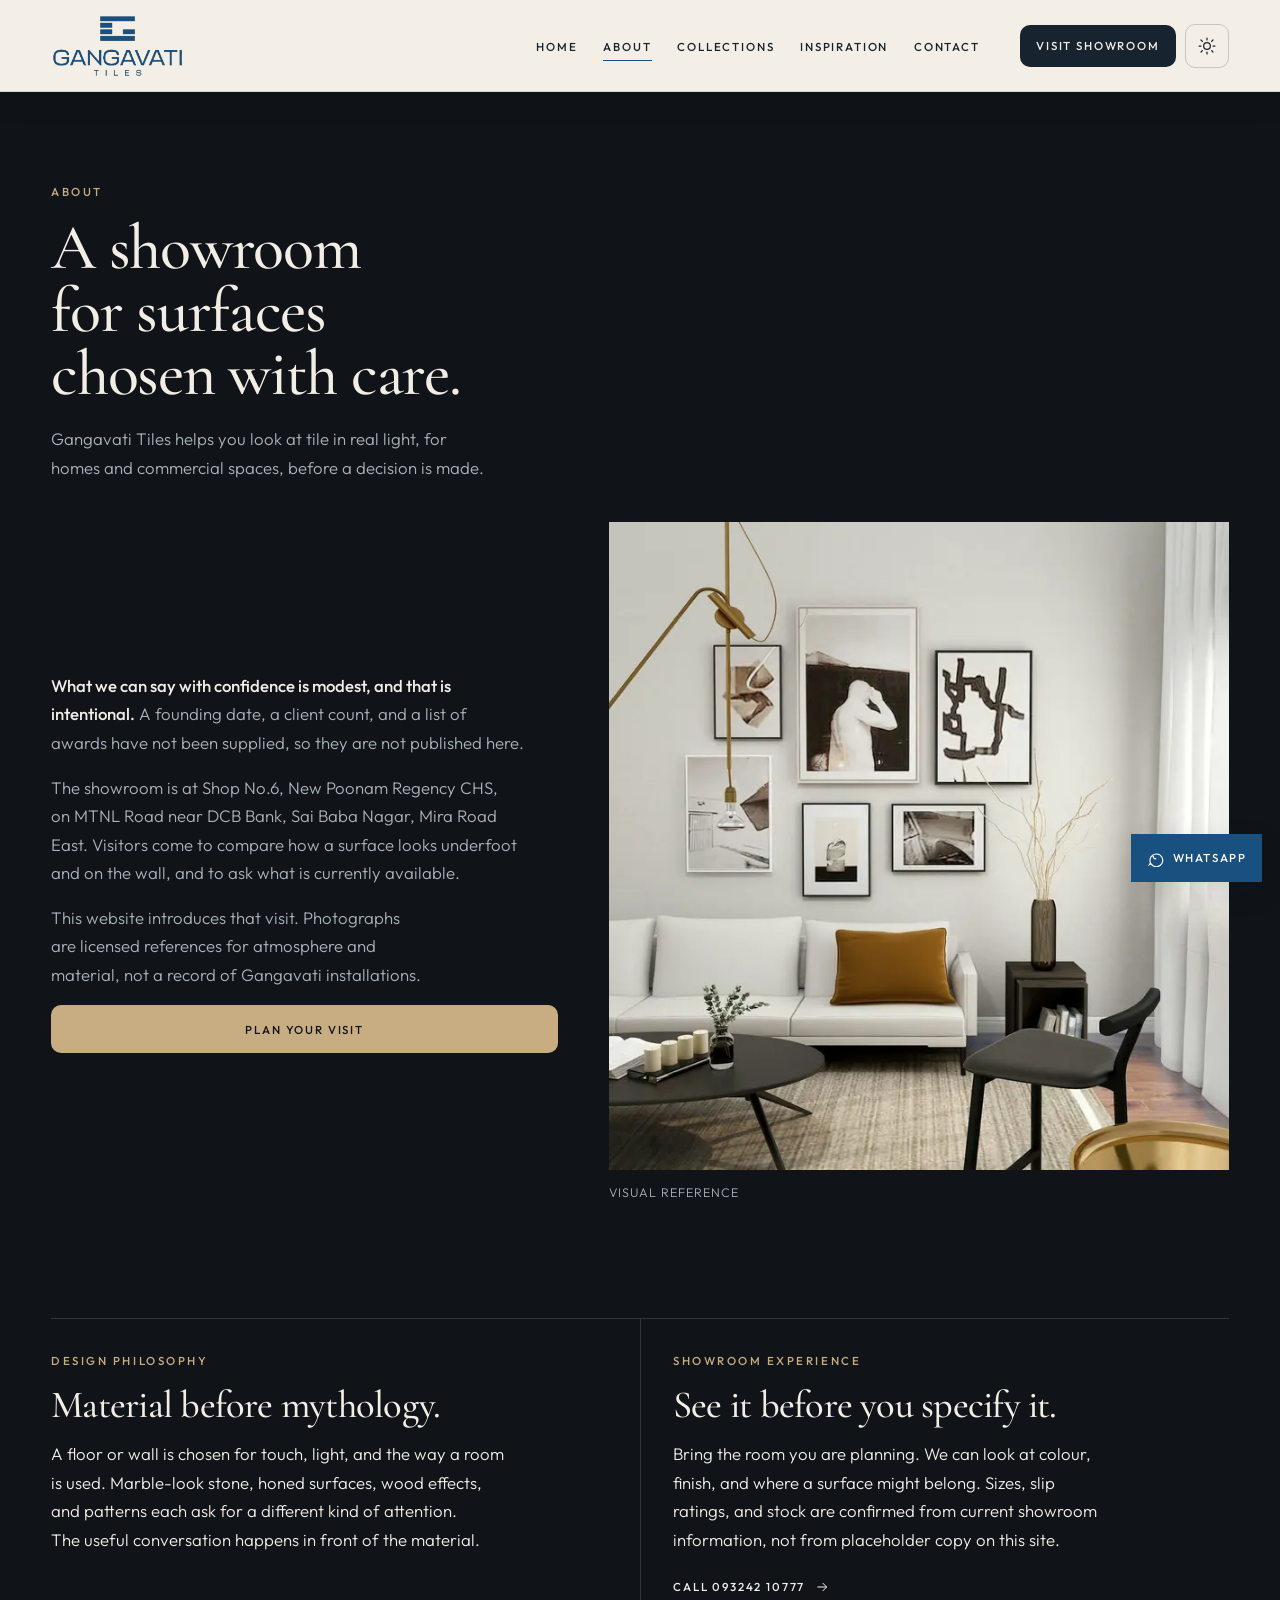
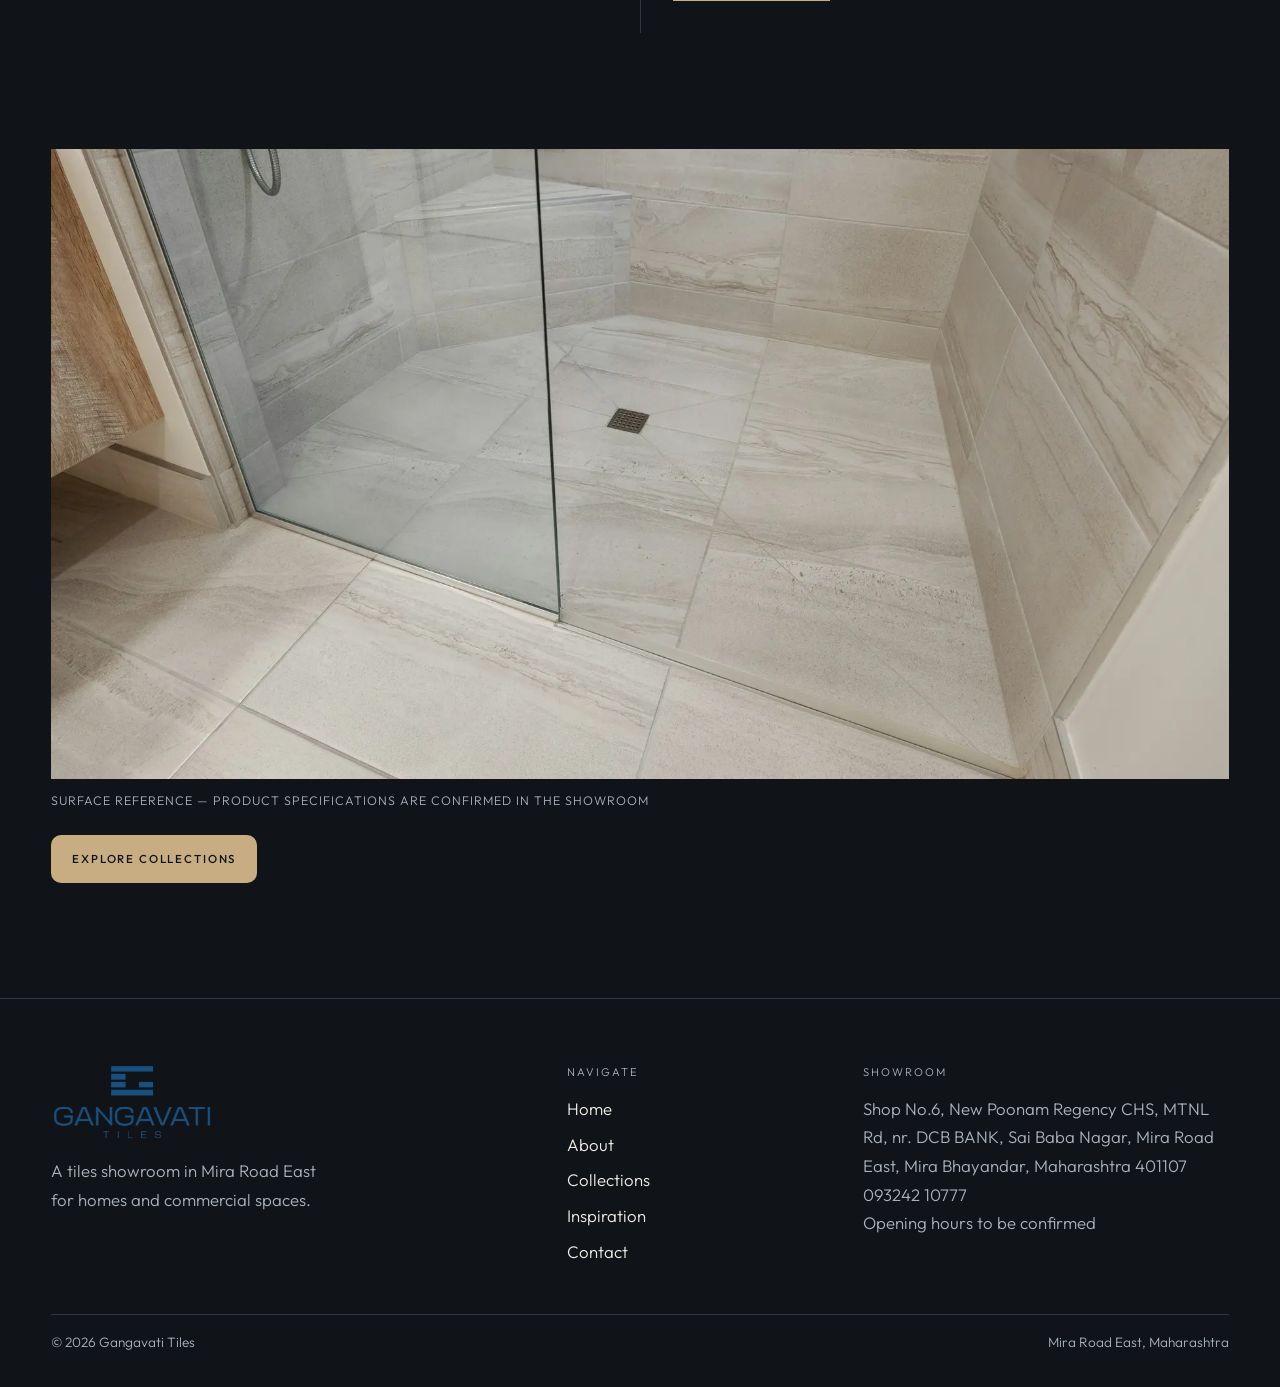
==== about.html @ ebf402cb "Add the Gangavati Tiles showroom site with clean page URLs. Co-authored-by: Cursor <cursoragent@curs" ====
<!DOCTYPE html>
<html lang="en">
<head>
  <meta charset="utf-8">
  <meta name="viewport" content="width=device-width, initial-scale=1">
  <meta name="theme-color" content="#101419">
  <script src="/assets/js/theme-init.js"></script>
  <title>About | Gangavati Tiles</title>
  <meta name="description" content="Gangavati Tiles is a showroom in Mira Road East for comparing tile surfaces in person. Visit to see materials before you decide.">
  <link rel="canonical" href="https://www.gangavatitiles.com/about">
  <meta property="og:title" content="About Gangavati Tiles">
  <meta property="og:description" content="A Mira Road East showroom for choosing tile surfaces with care.">
  <meta property="og:type" content="website">
  <meta property="og:url" content="https://www.gangavatitiles.com/about">
  <meta property="og:image" content="https://www.gangavatitiles.com/assets/images/og-cover.jpg">
  <link rel="icon" href="/favicon.png" type="image/png">
  <link rel="apple-touch-icon" href="/assets/images/apple-touch-icon.png">
  <link rel="preconnect" href="https://fonts.googleapis.com">
  <link rel="preconnect" href="https://fonts.gstatic.com" crossorigin>
  <link href="https://fonts.googleapis.com/css2?family=Cormorant+Garamond:ital,wght@0,500;0,600;1,500&family=Outfit:wght@300;400;500&display=swap" rel="stylesheet">
  <link rel="stylesheet" href="/assets/css/styles.css">
  <script src="/assets/js/config.js" defer></script>
  <script src="/assets/js/main.js" defer></script>
  <script src="/assets/js/animations.js" defer></script>
</head>
<body>
  <a class="skip-link" href="#main">Skip to content</a>
  <header class="site-header">
    <div class="header-inner">
      <a class="logo" href="/"><img src="/assets/images/logo.png" alt="Gangavati Tiles" width="927" height="446"></a>
      <nav class="primary-nav" aria-label="Primary">
        <ul>
          <li><a href="/">Home</a></li>
          <li><a href="/about" aria-current="page">About</a></li>
          <li><a href="/collections">Collections</a></li>
          <li><a href="/inspiration">Inspiration</a></li>
          <li><a href="/contact">Contact</a></li>
        </ul>
      </nav>
      <div class="header-tools">
        <a class="btn btn--header" href="/contact"><span class="wide-label">Visit Showroom</span><span class="short-label">Visit</span></a>
        <button type="button" class="theme-toggle" data-theme-toggle aria-label="Switch to light theme">
          <svg class="icon-sun" viewBox="0 0 24 24" aria-hidden="true"><circle cx="12" cy="12" r="4" fill="none" stroke="currentColor" stroke-width="1.5"/><path d="M12 2.5v2.2M12 19.3v2.2M2.5 12h2.2M19.3 12h2.2M4.8 4.8l1.6 1.6M17.6 17.6l1.6 1.6M19.2 4.8l-1.6 1.6M6.4 17.6l-1.6 1.6" fill="none" stroke="currentColor" stroke-width="1.5" stroke-linecap="round"/></svg>
          <svg class="icon-moon" viewBox="0 0 24 24" aria-hidden="true"><path d="M15.5 3.2a7.2 7.2 0 1 0 5.4 12.1A7.6 7.6 0 0 1 15.5 3.2z" fill="none" stroke="currentColor" stroke-width="1.5" stroke-linejoin="round"/></svg>
        </button>
        <button type="button" class="menu-toggle" data-menu-toggle aria-expanded="false" aria-controls="mobile-menu" aria-label="Open menu"><span class="menu-toggle__bars"></span></button>
      </div>
    </div>
  </header>
  <div id="mobile-menu" class="mobile-menu" data-mobile-menu>
    <nav aria-label="Mobile">
      <ul>
        <li><a href="/">Home</a></li>
        <li><a href="/about" aria-current="page">About</a></li>
        <li><a href="/collections">Collections</a></li>
        <li><a href="/inspiration">Inspiration</a></li>
        <li><a href="/contact">Contact</a></li>
      </ul>
    </nav>
    <a class="btn btn--primary" href="/contact">Visit Showroom</a>
  </div>
  <main id="main">
    <header class="page-hero">
      <div class="wrap">
        <p class="eyebrow">About</p>
        <h1>A showroom for surfaces chosen with care.</h1>
        <p class="lede">Gangavati Tiles helps you look at tile in real light, for homes and commercial spaces, before a decision is made.</p>
      </div>
    </header>
    <section class="section" style="padding-top: 1.5rem;">
      <div class="wrap split">
        <div class="prose reveal">
          <p><strong>What we can say with confidence is modest, and that is intentional.</strong> A founding date, a client count, and a list of awards have not been supplied, so they are not published here.</p>
          <p>The showroom is at Shop No.6, New Poonam Regency CHS, on MTNL Road near DCB Bank, Sai Baba Nagar, Mira Road East. Visitors come to compare how a surface looks underfoot and on the wall, and to ask what is currently available.</p>
          <p>This website introduces that visit. Photographs are licensed references for atmosphere and material, not a record of Gangavati installations.</p>
          <a class="btn btn--primary" href="/contact">Plan your visit</a>
        </div>
        <figure class="reveal" style="margin:0;">
          <img src="/assets/images/about-interior-1800.webp" srcset="/assets/images/about-interior-960.webp 960w, /assets/images/about-interior-1800.webp 1800w" sizes="(min-width: 800px) 52vw, 100vw" width="1800" height="1350" alt="Quiet living room used as a visual reference" loading="lazy">
          <figcaption class="caption">Visual reference</figcaption>
        </figure>
      </div>
    </section>
    <section class="section" style="padding-top:0;">
      <div class="wrap philosophy">
        <article class="reveal">
          <p class="eyebrow">Design philosophy</p>
          <h2>Material before mythology.</h2>
          <p>A floor or wall is chosen for touch, light, and the way a room is used. Marble-look stone, honed surfaces, wood effects, and patterns each ask for a different kind of attention. The useful conversation happens in front of the material.</p>
        </article>
        <article class="reveal">
          <p class="eyebrow">Showroom experience</p>
          <h2>See it before you specify it.</h2>
          <p>Bring the room you are planning. We can look at colour, finish, and where a surface might belong. Sizes, slip ratings, and stock are confirmed from current showroom information, not from placeholder copy on this site.</p>
          <a class="text-link" href="tel:+919324210777">Call 093242 10777
            <svg viewBox="0 0 24 24" aria-hidden="true"><path d="M5 12h14M13 6l6 6-6 6" fill="none" stroke="currentColor" stroke-width="1.5"/></svg>
          </a>
        </article>
      </div>
    </section>
    <section class="section" style="padding-top:0;">
      <div class="wrap">
        <figure class="reveal" style="margin:0;">
          <img src="/assets/images/marble-floor-1800.webp" srcset="/assets/images/marble-floor-960.webp 960w, /assets/images/marble-floor-1800.webp 1800w" sizes="100vw" width="1800" height="1200" alt="Pale marble-look tiles inside a shower" loading="lazy" style="width:100%; max-height:70vh; object-fit:cover;">
          <figcaption class="caption">Surface reference — product specifications are confirmed in the showroom</figcaption>
        </figure>
        <a class="btn btn--primary" href="/collections" style="margin-top:1.5rem;">Explore collections</a>
      </div>
    </section>
  </main>
  <footer class="site-footer">
    <div class="wrap footer-grid">
      <div>
        <img class="footer-logo" src="/assets/images/logo.png" alt="Gangavati Tiles" width="927" height="446">
        <p>A tiles showroom in Mira Road East for homes and commercial spaces.</p>
      </div>
      <div>
        <p class="footer-label">Navigate</p>
        <nav class="footer-nav" aria-label="Footer">
          <ul>
            <li><a href="/">Home</a></li>
            <li><a href="/about">About</a></li>
            <li><a href="/collections">Collections</a></li>
            <li><a href="/inspiration">Inspiration</a></li>
            <li><a href="/contact">Contact</a></li>
          </ul>
        </nav>
      </div>
      <div>
        <p class="footer-label">Showroom</p>
        <p>Shop No.6, New Poonam Regency CHS, MTNL Rd, nr. DCB BANK, Sai Baba Nagar, Mira Road East, Mira Bhayandar, Maharashtra 401107</p>
        <p><a href="tel:+919324210777">093242 10777</a></p>
        <p class="hours-pending">Opening hours to be confirmed</p>
        <ul class="social-list" data-social-list hidden></ul>
      </div>
    </div>
    <div class="wrap fine-print">
      <p>© 2026 Gangavati Tiles</p>
      <p>Mira Road East, Maharashtra</p>
    </div>
  </footer>
  <a class="whatsapp-float" href="https://wa.me/919324210777?text=Hello%20Gangavati%20Tiles%2C%20I%20would%20like%20to%20enquire%20about%20tiles." target="_blank" rel="noopener">
    <svg viewBox="0 0 24 24" aria-hidden="true"><path d="M6 18.5 4.5 21l2.2-1.2A8.5 8.5 0 1 0 6 18.5z" fill="none" stroke="currentColor" stroke-width="1.5"/><path d="M9 10.5c.2 1.6 1.8 3.2 3.4 3.5.4 0 .8-.2 1-.5l.6-1.1-1.6-.7-.4.5c-.7-.3-1.4-1-1.7-1.7l.5-.4-.7-1.6-1.1.6c-.3.2-.5.6-.4 1z" fill="currentColor"/></svg>
    <span>WhatsApp</span>
  </a>
</body>
</html>
---- assets/css/styles.css ----
/* Gangavati Tiles — architectural showroom styles */

:root {
  color-scheme: dark;
  --bg: #101419;
  --surface: #1b222a;
  --text: #f2eee6;
  --text-secondary: #a9b2bc;
  --brand: #185180;
  --accent: #c8ad82;
  --accent-text: #101419;
  --border: #30363d;
  --focus: #c8ad82;
  --nav-bg: #f4efe6;
  --nav-text: #17232f;
  --hero-text: #f6f3ed;
  --danger: #e3b2a6;
  --header-h: 5.75rem;
  --gutter: clamp(1.25rem, 4vw, 4.5rem);
  --serif: "Cormorant Garamond", "Palatino Linotype", Palatino, "Times New Roman", serif;
  --sans: "Outfit", "Avenir Next", "Segoe UI", sans-serif;
  --ease: cubic-bezier(0.22, 1, 0.36, 1);
  --shadow: 0 10px 30px rgba(16, 20, 25, 0.12);
}

[data-theme="light"] {
  color-scheme: light;
  --bg: #f6f3ed;
  --surface: #ffffff;
  --text: #17232f;
  --text-secondary: #65707a;
  --brand: #185180;
  --accent: #80613b;
  --accent-text: #ffffff;
  --border: #e2dbd0;
  --focus: #80613b;
  --danger: #8c3d32;
}

*,
*::before,
*::after {
  box-sizing: border-box;
}

[hidden] {
  display: none !important;
}

html {
  scroll-behavior: smooth;
  scroll-padding-top: calc(var(--header-h) + 1rem);
}

body {
  margin: 0;
  background: var(--bg);
  color: var(--text);
  font-family: var(--sans);
  font-weight: 300;
  font-size: 1.05rem;
  line-height: 1.7;
  text-rendering: optimizeLegibility;
  overflow-x: clip;
}

body,
.site-footer,
.surface,
.mobile-menu,
.filter-panel,
.lightbox,
.form-panel,
.catalogue-card,
.reason,
.visit-copy,
input,
textarea,
select,
.shot,
.page-hero,
.demo-note,
.form-note,
.form-status,
.missing-panel {
  transition: background-color 300ms ease, color 300ms ease, border-color 300ms ease;
}

img {
  max-width: 100%;
  height: auto;
  display: block;
}

button,
input,
textarea,
select {
  font-family: inherit;
  color: inherit;
}

button {
  cursor: pointer;
}

a {
  color: inherit;
}

h1, h2, h3, h4, p {
  text-wrap: balance;
}

h1, h2, h3, .serif {
  font-family: var(--serif);
  font-weight: 500;
  letter-spacing: -0.02em;
  line-height: 0.98;
}

p {
  margin: 0;
}

:focus-visible {
  outline: 2px solid var(--focus);
  outline-offset: 3px;
}

.site-header :focus-visible {
  outline-color: #185180;
}

::selection {
  background: var(--accent);
  color: var(--accent-text);
}

.skip-link {
  position: absolute;
  left: 1rem;
  top: -4rem;
  z-index: 80;
  background: var(--accent);
  color: var(--accent-text);
  padding: 0.75rem 1rem;
  text-decoration: none;
}

.skip-link:focus {
  top: 1rem;
}

.visually-hidden {
  position: absolute;
  width: 1px;
  height: 1px;
  padding: 0;
  margin: -1px;
  overflow: hidden;
  clip: rect(0, 0, 0, 0);
  white-space: nowrap;
  border: 0;
}

.wrap {
  width: min(1440px, calc(100% - (var(--gutter) * 2)));
  margin-inline: auto;
}

.wrap-wide {
  width: min(1680px, calc(100% - (var(--gutter) * 2)));
  margin-inline: auto;
}

.eyebrow {
  margin: 0 0 1rem;
  font-size: 0.72rem;
  font-weight: 500;
  letter-spacing: 0.22em;
  text-transform: uppercase;
  color: var(--accent);
}

.lede {
  color: var(--text-secondary);
  font-size: 1.05rem;
  max-width: 38rem;
}

.section {
  padding: clamp(4.5rem, 9vw, 8rem) 0;
}

.section-head {
  display: grid;
  grid-template-columns: minmax(0, 1.4fr) minmax(0, 0.8fr);
  gap: 2rem;
  align-items: end;
  margin-bottom: clamp(2rem, 4vw, 3.5rem);
}

.section-head h2,
.page-hero h1,
.intro h2,
.statement h2,
.visit-copy h2,
.reasons h2 {
  margin: 0;
  font-size: clamp(2.6rem, 5vw, 4.6rem);
}

.section-head p:last-child {
  margin: 0;
  color: var(--text-secondary);
}

/* Header */

.site-header {
  position: sticky;
  top: 0;
  z-index: 40;
  height: var(--header-h);
  background: var(--nav-bg);
  color: var(--nav-text);
  border-bottom: 1px solid rgba(23, 35, 47, 0.12);
  box-shadow: 0 1px 0 rgba(23, 35, 47, 0.04), 0 12px 30px rgba(16, 20, 25, 0.06);
}

.header-inner {
  height: 100%;
  display: flex;
  align-items: center;
  gap: 1.25rem;
  width: min(1680px, calc(100% - (var(--gutter) * 2)));
  margin-inline: auto;
}

.logo {
  display: flex;
  align-items: center;
  flex: 0 0 auto;
  text-decoration: none;
}

.logo img {
  height: 64px;
  width: auto;
}

.primary-nav {
  margin-left: auto;
}

.primary-nav ul,
.mobile-menu ul,
.footer-nav ul {
  display: flex;
  gap: 1.6rem;
  list-style: none;
  margin: 0;
  padding: 0;
}

.primary-nav a {
  position: relative;
  text-decoration: none;
  font-size: 0.72rem;
  font-weight: 500;
  letter-spacing: 0.16em;
  text-transform: uppercase;
  color: var(--nav-text);
  padding: 0.4rem 0;
}

.primary-nav a::after {
  content: "";
  position: absolute;
  left: 0;
  right: 0;
  bottom: 0;
  height: 1px;
  background: #185180;
  transform: scaleX(0);
  transform-origin: left;
  transition: transform 280ms var(--ease);
}

.primary-nav a:hover::after,
.primary-nav a[aria-current="page"]::after {
  transform: scaleX(1);
}

.header-tools {
  display: flex;
  align-items: center;
  gap: 0.55rem;
  margin-left: 1.25rem;
}

.theme-toggle,
.menu-toggle,
.hero__btn,
.icon-btn {
  width: 44px;
  height: 44px;
  display: grid;
  place-items: center;
  padding: 0;
  border: 1px solid rgba(23, 35, 47, 0.2);
  border-radius: 10px;
  background: transparent;
  color: var(--nav-text);
}

.theme-toggle svg,
.icon-btn svg {
  width: 20px;
  height: 20px;
}

[data-theme="dark"] .icon-moon,
[data-theme="light"] .icon-sun {
  display: none;
}

.menu-toggle {
  display: none;
  position: relative;
}

.menu-toggle__bars,
.menu-toggle__bars::before,
.menu-toggle__bars::after {
  display: block;
  width: 16px;
  height: 1px;
  background: currentColor;
  position: relative;
  transition: transform 250ms ease, opacity 250ms ease;
}

.menu-toggle__bars::before,
.menu-toggle__bars::after {
  content: "";
  position: absolute;
  left: 0;
}

.menu-toggle__bars::before { top: -5px; }
.menu-toggle__bars::after { top: 5px; }

.menu-toggle[aria-expanded="true"] .menu-toggle__bars {
  background: transparent;
}

.menu-toggle[aria-expanded="true"] .menu-toggle__bars::before {
  top: 0;
  transform: rotate(45deg);
}

.menu-toggle[aria-expanded="true"] .menu-toggle__bars::after {
  top: 0;
  transform: rotate(-45deg);
}

.mobile-menu {
  display: none;
}

.js .mobile-menu {
  display: flex;
  flex-direction: column;
  justify-content: space-between;
  position: fixed;
  z-index: 35;
  inset: var(--header-h) 0 0 0;
  background: var(--bg);
  color: var(--text);
  padding: 2.5rem var(--gutter) 2rem;
  visibility: hidden;
  opacity: 0;
  transform: translateY(-10px);
  pointer-events: none;
  transition: opacity 300ms ease, transform 300ms var(--ease), visibility 300ms ease;
}

.js .mobile-menu.is-open {
  visibility: visible;
  opacity: 1;
  transform: none;
  pointer-events: auto;
}

.mobile-menu ul {
  flex-direction: column;
  gap: 0.35rem;
}

.mobile-menu a {
  text-decoration: none;
  font-family: var(--serif);
  font-size: clamp(2.4rem, 8vw, 3.5rem);
  line-height: 1.05;
}

.mobile-menu .btn {
  align-self: flex-start;
  margin-top: 1.5rem;
}

/* Buttons and links */

.btn {
  display: inline-flex;
  align-items: center;
  justify-content: center;
  gap: 0.55rem;
  min-height: 48px;
  padding: 0.8rem 1.25rem;
  border: 1px solid transparent;
  text-decoration: none;
  font-size: 0.72rem;
  font-weight: 500;
  letter-spacing: 0.16em;
  text-transform: uppercase;
  line-height: 1;
  border-radius: 10px;
  transition: background-color 250ms ease, color 250ms ease, border-color 250ms ease, transform 250ms ease;
}

.btn--primary {
  background: var(--accent);
  color: var(--accent-text);
}

.btn--primary:hover {
  transform: translateY(-1px);
}

.btn--header {
  background: #17232f;
  color: #f4efe6;
  min-height: 42px;
  padding-inline: 0.95rem;
}

.btn--header:hover {
  background: #185180;
  color: #f6f3ed;
}

.btn--ghost {
  background: transparent;
  color: var(--hero-text);
  border-color: rgba(246, 243, 237, 0.55);
}

.btn--ghost:hover {
  background: rgba(246, 243, 237, 0.1);
}

.btn--line {
  background: transparent;
  color: var(--text);
  border-color: var(--border);
}

.btn--line:hover {
  border-color: var(--accent);
  color: var(--accent);
}

.btn[disabled],
.btn.is-disabled {
  opacity: 0.55;
  pointer-events: none;
}

.short-label { display: none; }

.text-link {
  display: inline-flex;
  align-items: center;
  gap: 0.55rem;
  margin-top: 1.4rem;
  padding-bottom: 0.25rem;
  border-bottom: 1px solid var(--accent);
  color: var(--text);
  text-decoration: none;
  font-size: 0.72rem;
  font-weight: 500;
  letter-spacing: 0.16em;
  text-transform: uppercase;
}

.text-link svg {
  width: 16px;
  height: 16px;
  transition: transform 250ms var(--ease);
}

@media (hover: hover) and (prefers-reduced-motion: no-preference) {
  .text-link:hover svg { transform: translateX(5px); }
}

.media-zoom {
  overflow: hidden;
  display: block;
  background: var(--surface);
}

.media-zoom img {
  width: 100%;
  height: 100%;
  object-fit: cover;
  transform: scale(1);
  transition: transform 700ms var(--ease);
}

@media (hover: hover) and (prefers-reduced-motion: no-preference) {
  .media-zoom:hover img { transform: scale(1.05); }
}

/* Hero */

.hero {
  position: relative;
  height: calc(100svh - var(--header-h));
  min-height: 36rem;
  background: #101419;
  color: var(--hero-text);
  overflow: hidden;
}

.hero__slide {
  position: absolute;
  inset: 0;
  opacity: 0;
  visibility: hidden;
  transition: opacity 800ms ease, visibility 800ms ease;
}

.hero__slide.is-active {
  opacity: 1;
  visibility: visible;
  z-index: 1;
}

.hero__slide img {
  width: 100%;
  height: 100%;
  object-fit: cover;
  object-position: center;
}

.hero__slide::after {
  content: "";
  position: absolute;
  inset: 0;
  background:
    linear-gradient(90deg, rgba(16, 20, 25, 0.62) 0%, rgba(16, 20, 25, 0.18) 52%, rgba(16, 20, 25, 0.08) 100%),
    linear-gradient(180deg, rgba(16, 20, 25, 0.05) 30%, rgba(16, 20, 25, 0.42) 100%);
  pointer-events: none;
}

.hero__content {
  position: absolute;
  z-index: 2;
  left: var(--gutter);
  right: var(--gutter);
  bottom: 18%;
  max-width: 40rem;
}

.hero__content .eyebrow {
  color: #c8ad82;
}

.hero h1,
.hero h2 {
  margin: 0 0 1.1rem;
  color: var(--hero-text);
  font-size: clamp(3rem, 6.6vw, 6.6rem);
  line-height: 0.9;
}

.hero__content p {
  max-width: 34rem;
  color: rgba(246, 243, 237, 0.88);
  font-size: 1.05rem;
}

.hero__actions {
  display: flex;
  flex-wrap: wrap;
  gap: 0.75rem;
  margin-top: 1.75rem;
}

.hero__controls {
  position: absolute;
  z-index: 3;
  right: var(--gutter);
  bottom: 1.4rem;
  display: flex;
  align-items: center;
  gap: 0.35rem;
}

.hero__btn {
  border-color: rgba(246, 243, 237, 0.45);
  background: rgba(16, 20, 25, 0.28);
  color: #f6f3ed;
}

.hero__btn svg {
  width: 18px;
  height: 18px;
}

.hero.is-paused .icon-pause,
.hero:not(.is-paused) .icon-play {
  display: none;
}

.hero__dots {
  display: flex;
  align-items: center;
}

.hero__dot {
  width: 44px;
  height: 44px;
  border: 0;
  padding: 0;
  background: transparent;
  position: relative;
}

.hero__dot::before {
  content: "";
  position: absolute;
  left: 10px;
  right: 10px;
  top: 50%;
  height: 1px;
  background: rgba(246, 243, 237, 0.5);
}

.hero__dot[aria-selected="true"]::before {
  height: 2px;
  background: #c8ad82;
}

@media (prefers-reduced-motion: no-preference) {
  .hero__slide.is-active img {
    animation: hero-zoom 16s var(--ease) forwards;
  }
}

@keyframes hero-zoom {
  from { transform: scale(1); }
  to { transform: scale(1.06); }
}

/* Intro */

.intro__grid {
  display: grid;
  grid-template-columns: 1.15fr 0.85fr;
  gap: clamp(1.5rem, 4vw, 5rem);
  align-items: end;
}

.intro__figure {
  margin: 0;
}

.intro__figure img {
  width: 100%;
  height: min(78vh, 820px);
  object-fit: cover;
}

.intro figcaption,
.caption {
  margin-top: 0.7rem;
  color: var(--text-secondary);
  font-size: 0.78rem;
  letter-spacing: 0.08em;
  text-transform: uppercase;
}

.intro__copy h2 {
  margin-bottom: 1.25rem;
}

.intro__copy p + p {
  margin-top: 1rem;
}

/* Spaces */

.spaces__layout {
  display: grid;
  grid-template-columns: 1.35fr 1fr;
  grid-template-rows: minmax(240px, 32vh) minmax(240px, 32vh) minmax(220px, 28vh);
  gap: 0.7rem;
}

.space {
  position: relative;
  display: block;
  overflow: hidden;
  color: #f6f3ed;
  text-decoration: none;
  min-height: 220px;
  background: #1b222a;
}

.space--living { grid-row: 1 / span 2; }
.space--outdoor { grid-column: 1; }
.space--commercial { grid-column: 2; }

.space img {
  position: absolute;
  inset: 0;
  width: 100%;
  height: 100%;
  object-fit: cover;
  object-position: center 62%;
  transition: transform 800ms var(--ease);
}

.space::after {
  content: "";
  position: absolute;
  inset: 0;
  background: linear-gradient(180deg, rgba(16, 20, 25, 0) 40%, rgba(16, 20, 25, 0.72) 100%);
}

.space__label {
  position: absolute;
  z-index: 1;
  left: 1.1rem;
  right: 1.1rem;
  bottom: 1rem;
  display: flex;
  justify-content: space-between;
  align-items: baseline;
  gap: 1rem;
  font-family: var(--serif);
  font-size: clamp(1.8rem, 2.4vw, 2.6rem);
  line-height: 1;
}

.space__label small {
  font-family: var(--sans);
  font-size: 0.68rem;
  letter-spacing: 0.16em;
  text-transform: uppercase;
}

@media (hover: hover) and (prefers-reduced-motion: no-preference) {
  .space:hover img { transform: scale(1.05); }
}

/* Featured */

.feature {
  display: grid;
  grid-template-columns: 1.25fr 0.75fr;
  gap: clamp(1.5rem, 4vw, 4.5rem);
  align-items: center;
  padding: 2.5rem 0;
  border-top: 1px solid var(--border);
}

.feature.is-flip .feature__media { order: 2; }

.feature__media {
  position: relative;
  display: block;
  min-height: 420px;
  overflow: hidden;
  text-decoration: none;
}

.feature__media img {
  width: 100%;
  height: 520px;
  object-fit: cover;
  transition: transform 800ms var(--ease);
}

.feature__texture {
  position: absolute;
  width: min(34%, 220px);
  height: 180px;
  right: 1rem;
  bottom: 1rem;
  object-fit: cover;
  border: 1px solid rgba(246, 243, 237, 0.7);
  box-shadow: var(--shadow);
}

.feature__copy h3 {
  margin: 0 0 1rem;
  font-size: clamp(2.2rem, 4vw, 3.6rem);
}

.feature__copy p {
  color: var(--text-secondary);
}

.feature__index {
  display: block;
  margin-bottom: 0.8rem;
  color: var(--accent);
  font-size: 0.75rem;
  letter-spacing: 0.18em;
}

@media (hover: hover) and (prefers-reduced-motion: no-preference) {
  .feature__media:hover img:first-child { transform: scale(1.04); }
}

/* Statement */

.statement {
  position: relative;
  min-height: 78vh;
  display: grid;
  place-items: center;
  overflow: hidden;
  color: #f6f3ed;
  text-align: center;
}

.statement__media {
  position: absolute;
  inset: 0;
}

.statement__media img,
.parallax__img {
  width: 100%;
  height: 118%;
  object-fit: cover;
  transform: translate3d(0, -6%, 0);
}

.statement__media::after {
  content: "";
  position: absolute;
  inset: 0;
  background: rgba(16, 20, 25, 0.42);
}

.statement__copy {
  position: relative;
  z-index: 1;
  width: min(920px, calc(100% - (var(--gutter) * 2)));
}

.statement h2 {
  color: #f6f3ed;
  margin-bottom: 1.5rem;
}

/* Reasons */

.reasons__list {
  list-style: none;
  margin: 2rem 0 0;
  padding: 0;
  display: grid;
  grid-template-columns: repeat(4, 1fr);
  border-top: 1px solid var(--border);
}

.reason {
  padding: 1.75rem 1.4rem 0.5rem 0;
  border-right: 1px solid var(--border);
}

.reason:last-child { border-right: 0; padding-right: 0; }
.reason:not(:first-child) { padding-left: 1.4rem; }

.reason span {
  display: block;
  margin-bottom: 1.5rem;
  color: var(--accent);
  font-family: var(--serif);
  font-size: 1.4rem;
}

.reason h3 {
  margin: 0 0 0.8rem;
  font-size: 1.8rem;
}

.reason p {
  color: var(--text-secondary);
  font-size: 0.98rem;
}

/* Mosaic */

.mosaic {
  display: grid;
  grid-template-columns: 1.4fr 1fr 1fr;
  grid-template-rows: 250px 250px;
  gap: 0.7rem;
}

.mosaic a:first-child { grid-row: 1 / span 2; }

.mosaic a {
  position: relative;
  display: block;
  overflow: hidden;
  min-height: 180px;
  height: 100%;
}

.mosaic img {
  position: absolute;
  inset: 0;
  width: 100%;
  height: 100%;
  object-fit: cover;
  transition: transform 800ms var(--ease);
}

.section-link {
  margin-top: 1.5rem;
}

/* Visit */

.visit-block {
  display: grid;
  grid-template-columns: 1.15fr 0.85fr;
  background: var(--surface);
  border: 1px solid var(--border);
}

.visit-block img {
  width: 100%;
  height: 100%;
  min-height: 420px;
  object-fit: cover;
}

.visit-copy {
  padding: clamp(1.5rem, 3vw, 3rem);
}

.visit-copy h2 { margin-bottom: 1rem; }

.visit-list {
  list-style: none;
  margin: 1.5rem 0;
  padding: 0;
  display: grid;
  gap: 1rem;
}

.visit-list li {
  padding-top: 0.9rem;
  border-top: 1px solid var(--border);
}

.visit-list span {
  display: block;
  margin-bottom: 0.2rem;
  font-size: 0.7rem;
  letter-spacing: 0.16em;
  text-transform: uppercase;
  color: var(--accent);
}

.visit-list a {
  color: var(--text);
}

.hours-pending {
  color: var(--text-secondary);
}

/* Footer */

.site-footer {
  border-top: 1px solid var(--border);
  padding: 4rem 0 2rem;
}

.footer-grid {
  display: grid;
  grid-template-columns: 1.3fr 0.7fr 1fr;
  gap: 2.5rem;
}

.footer-logo {
  height: 78px;
  width: auto;
  margin-bottom: 1rem;
}

.site-footer p {
  color: var(--text-secondary);
  max-width: 28rem;
}

.footer-nav a,
.site-footer a {
  text-decoration: none;
}

.footer-nav a:hover,
.visit-list a:hover,
.fine-print a:hover {
  color: var(--accent);
}

.footer-nav ul {
  flex-direction: column;
  gap: 0.45rem;
}

.footer-label {
  margin: 0 0 0.8rem;
  font-size: 0.7rem;
  letter-spacing: 0.18em;
  text-transform: uppercase;
  color: var(--accent);
}

.fine-print {
  display: flex;
  justify-content: space-between;
  gap: 1rem;
  margin-top: 3rem;
  padding-top: 1rem;
  border-top: 1px solid var(--border);
  color: var(--text-secondary);
  font-size: 0.85rem;
}

.social-list {
  display: flex;
  gap: 1rem;
  list-style: none;
  margin: 1rem 0 0;
  padding: 0;
}

.whatsapp-float {
  position: fixed;
  z-index: 45;
  right: 1.15rem;
  bottom: 1.15rem;
  display: inline-flex;
  align-items: center;
  gap: 0.55rem;
  min-height: 48px;
  padding: 0.75rem 0.95rem;
  background: var(--brand);
  color: #ffffff;
  text-decoration: none;
  font-size: 0.72rem;
  font-weight: 500;
  letter-spacing: 0.14em;
  text-transform: uppercase;
  box-shadow: var(--shadow);
}

.whatsapp-float svg {
  width: 18px;
  height: 18px;
}

/* Inner pages */

.page-hero {
  padding: clamp(3rem, 7vw, 6rem) 0 1rem;
}

.page-hero h1 {
  max-width: 16ch;
}

.page-hero .lede {
  margin-top: 1.25rem;
}

.prose {
  display: grid;
  gap: 1rem;
  max-width: 40rem;
  color: var(--text-secondary);
}

.prose strong {
  color: var(--text);
  font-weight: 500;
}

.split {
  display: grid;
  grid-template-columns: 0.9fr 1.1fr;
  gap: clamp(1.5rem, 4vw, 4rem);
  align-items: center;
}

.split img {
  width: 100%;
  height: min(72vh, 760px);
  object-fit: cover;
}

.split--top { align-items: start; }

.philosophy {
  display: grid;
  grid-template-columns: 1fr 1fr;
  gap: 0;
  border-top: 1px solid var(--border);
}

.philosophy article {
  padding: 2rem 2rem 2rem 0;
}

.philosophy article + article {
  padding-left: 2rem;
  border-left: 1px solid var(--border);
}

.philosophy h2 {
  margin: 0 0 1rem;
  font-size: clamp(2rem, 3vw, 3rem);
}

/* Catalogue */

.demo-note {
  margin: 1.5rem 0 0;
  padding: 1rem 0;
  border-top: 1px solid var(--border);
  border-bottom: 1px solid var(--border);
  color: var(--text-secondary);
  font-size: 0.95rem;
}

.filter-bar {
  display: flex;
  flex-wrap: wrap;
  align-items: flex-end;
  justify-content: space-between;
  gap: 1.25rem;
  position: sticky;
  top: var(--header-h);
  z-index: 20;
  padding: 1rem 0;
  background: var(--bg);
}

.filter-open { display: none; }

.filter-panel {
  display: flex;
  flex-wrap: wrap;
  gap: 1.25rem 2rem;
  align-items: flex-end;
}

.filter-group p {
  margin: 0 0 0.45rem;
  font-size: 0.68rem;
  letter-spacing: 0.16em;
  text-transform: uppercase;
  color: var(--text-secondary);
}

.filter-group div {
  display: flex;
  flex-wrap: wrap;
  gap: 0.35rem;
}

.filter-group button,
.gallery-filters button,
.chip button,
.reset-filters {
  min-height: 40px;
  border: 1px solid transparent;
  background: transparent;
  color: var(--text-secondary);
  padding: 0.35rem 0.15rem;
  font-size: 0.92rem;
}

.filter-group button[aria-pressed="true"],
.gallery-filters button[aria-pressed="true"] {
  color: var(--text);
  border-bottom-color: var(--accent);
}

.filter-meta {
  display: flex;
  align-items: center;
  gap: 1rem;
  color: var(--text-secondary);
  font-size: 0.92rem;
}

.filter-chips {
  display: flex;
  flex-wrap: wrap;
  gap: 0.5rem;
  min-height: 1.5rem;
}

.chip {
  display: inline-flex;
  align-items: center;
  gap: 0.35rem;
  border: 1px solid var(--border);
  border-radius: 10px;
  padding: 0.15rem 0.4rem 0.15rem 0.7rem;
  font-size: 0.85rem;
}

.chip button {
  min-height: 32px;
  min-width: 32px;
  color: var(--text);
}

.catalogue {
  display: grid;
  gap: 0;
  margin-top: 1rem;
}

.catalogue-card {
  display: grid;
  grid-template-columns: 1.25fr 0.75fr;
  gap: clamp(1.25rem, 3vw, 3rem);
  align-items: center;
  padding: 2rem 0;
  border-bottom: 1px solid var(--border);
  background: transparent;
}

.catalogue-card.is-flip .catalogue-card__media { order: 2; }

.catalogue-card__media {
  display: block;
  min-height: 280px;
}

.catalogue-card__media img {
  width: 100%;
  height: min(52vh, 460px);
  object-fit: cover;
}

.catalogue-card h2 {
  margin: 0 0 0.8rem;
  font-size: clamp(2rem, 3vw, 3.2rem);
}

.catalogue-card h2 a {
  text-decoration: none;
}

.catalogue-card p {
  color: var(--text-secondary);
}

.meta-row {
  display: flex;
  flex-wrap: wrap;
  gap: 0.5rem 1rem;
  margin-top: 1rem;
  color: var(--text-secondary);
  font-size: 0.78rem;
  letter-spacing: 0.12em;
  text-transform: uppercase;
}

.empty-state {
  padding: 4rem 0;
  text-align: center;
}

.empty-state h2 {
  margin: 0 0 0.75rem;
  font-size: 2.6rem;
}

.drawer-backdrop {
  display: none;
}

/* Detail */

.collection-panel,
.collection-missing { display: none; }

html[data-collection="all"] .collection-panel { display: block; }
html[data-collection="marble-look"] #marble-look,
html[data-collection="stone-look"] #stone-look,
html[data-collection="wood-look"] #wood-look,
html[data-collection="contemporary-patterns"] #contemporary-patterns { display: block; }
html[data-collection="missing"] .collection-missing { display: block; }
html:not([data-collection="all"]) .collection-name { display: none; }

address { font-style: normal; }

.detail-grid {
  display: grid;
  grid-template-columns: 1.35fr 0.75fr;
  gap: clamp(1.5rem, 4vw, 4rem);
  align-items: start;
  padding-bottom: 3rem;
}

.detail-gallery {
  display: grid;
  grid-template-columns: 1.4fr 0.6fr;
  gap: 0.6rem;
}

.detail-gallery button {
  display: block;
  padding: 0;
  border: 0;
  background: var(--surface);
  cursor: zoom-in;
}

.detail-gallery img {
  width: 100%;
  height: 100%;
  object-fit: cover;
}

.detail-gallery button:first-child { grid-row: 1 / span 2; }
.detail-gallery button:first-child img { height: min(78vh, 820px); }
.detail-gallery button:not(:first-child) img { height: calc((min(78vh, 820px) - 0.6rem) / 2); }

.detail-copy {
  position: sticky;
  top: calc(var(--header-h) + 1.5rem);
}

.detail-copy h2,
.missing-panel h1 {
  margin: 0 0 1rem;
  font-size: clamp(2.4rem, 4vw, 4rem);
}

.spec-list {
  margin: 1.5rem 0;
  padding: 0;
}

.spec-list div {
  display: grid;
  grid-template-columns: 8rem 1fr;
  gap: 1rem;
  padding: 0.75rem 0;
  border-top: 1px solid var(--border);
}

.spec-list dt {
  margin: 0;
  font-size: 0.72rem;
  letter-spacing: 0.14em;
  text-transform: uppercase;
  color: var(--accent);
}

.spec-list dd {
  margin: 0;
  color: var(--text-secondary);
}

.related {
  display: flex;
  flex-wrap: wrap;
  gap: 0.75rem 1.25rem;
  margin-top: 1.5rem;
}

.related a {
  text-decoration: none;
  border-bottom: 1px solid var(--accent);
  font-size: 0.95rem;
}

.stack-gap { margin-top: 3rem; }

/* Gallery */

.gallery-filters {
  display: flex;
  flex-wrap: wrap;
  gap: 0.35rem 0.4rem;
  margin: 1.5rem 0 1.25rem;
}

.gallery {
  columns: 3;
  column-gap: 0.75rem;
}

.shot {
  break-inside: avoid;
  margin: 0 0 0.75rem;
  background: transparent;
}

.shot.is-hidden { display: none; }

.shot button {
  display: block;
  width: 100%;
  padding: 0;
  border: 0;
  background: none;
  cursor: zoom-in;
}

.shot img {
  width: 100%;
  height: auto;
}

.shot figcaption {
  margin-top: 0.45rem;
  color: var(--text-secondary);
  font-size: 0.82rem;
}

.lightbox {
  width: min(1100px, calc(100vw - 2rem));
  max-height: calc(100vh - 2rem);
  padding: 0;
  border: 1px solid var(--border);
  background: var(--bg);
  color: var(--text);
}

.lightbox::backdrop {
  background: rgba(16, 20, 25, 0.82);
}

.lightbox__frame {
  display: grid;
  grid-template-rows: 1fr auto;
  max-height: calc(100vh - 2rem);
}

.lightbox img {
  width: 100%;
  max-height: calc(100vh - 8rem);
  object-fit: contain;
  background: #101419;
}

.lightbox__caption {
  margin: 0;
  padding: 0.9rem 4.5rem;
  color: var(--text-secondary);
  text-align: center;
}

.lightbox__close,
.lightbox__prev,
.lightbox__next {
  position: absolute;
  width: 44px;
  height: 44px;
  border: 1px solid var(--border);
  border-radius: 10px;
  background: var(--surface);
  color: var(--text);
}

.lightbox__close { top: 0.75rem; right: 0.75rem; }
.lightbox__prev { top: 50%; left: 0.75rem; transform: translateY(-50%); }
.lightbox__next { top: 50%; right: 0.75rem; transform: translateY(-50%); }

body.is-locked { overflow: hidden; }

/* Contact */

.contact-grid {
  display: grid;
  grid-template-columns: 0.85fr 1.15fr;
  gap: clamp(1.5rem, 4vw, 4rem);
  align-items: start;
}

.form-panel,
.form-note,
.form-status {
  background: var(--surface);
  border: 1px solid var(--border);
  padding: clamp(1.25rem, 2vw, 2rem);
}

.form-note,
.form-status {
  margin-bottom: 1rem;
}

.form-note h2,
.form-status h2,
.missing-panel h1 {
  margin: 0 0 0.6rem;
  font-size: clamp(2rem, 4vw, 3.2rem);
}

.form-note p,
.form-status p {
  color: var(--text-secondary);
}

.filter-close,
.filter-drawer-head { display: none; }

.form-grid {
  display: grid;
  gap: 1rem;
}

.form-row {
  display: grid;
  grid-template-columns: 1fr 1fr;
  gap: 1rem;
}

label {
  display: block;
  margin-bottom: 0.4rem;
  font-size: 0.72rem;
  letter-spacing: 0.14em;
  text-transform: uppercase;
  color: var(--text-secondary);
}

input,
textarea,
select {
  width: 100%;
  border: 1px solid var(--border);
  background: var(--bg);
  color: var(--text);
  padding: 0.9rem 0.85rem;
  font-size: 1rem;
  border-radius: 0;
}

textarea { min-height: 9rem; resize: vertical; }

.field-error {
  min-height: 1.1rem;
  margin: 0.35rem 0 0;
  color: var(--danger);
  font-size: 0.82rem;
}

input[aria-invalid="true"],
textarea[aria-invalid="true"],
select[aria-invalid="true"] {
  border-color: var(--danger);
}

.form-actions {
  display: flex;
  flex-wrap: wrap;
  gap: 0.75rem;
  align-items: center;
}

.map-frame {
  margin-top: 2rem;
  border: 1px solid var(--border);
  background: var(--surface);
}

.map-frame iframe {
  display: block;
  width: 100%;
  height: min(52vh, 460px);
  border: 0;
}

/* Reveal */

.reveal.is-in {
  opacity: 1;
  transform: none;
  transition: opacity 700ms ease, transform 700ms var(--ease);
}

.js .reveal.will-reveal:not(.is-in) {
  opacity: 0;
  transform: translateY(24px);
}

/* Responsive */

@media (max-width: 1100px) {
  .reasons__list,
  .footer-grid,
  .section-head,
  .philosophy {
    grid-template-columns: 1fr 1fr;
  }

  .reason:nth-child(2) { border-right: 0; }
  .reason:nth-child(3),
  .reason:nth-child(4) {
    border-top: 1px solid var(--border);
    padding-top: 1.5rem;
    margin-top: 1rem;
  }

  .gallery { columns: 2; }
  .mosaic { grid-template-columns: 1fr 1fr; grid-template-rows: 220px 220px 220px; }
  .mosaic a:first-child { grid-row: auto; grid-column: 1 / -1; height: 320px; }
}

@media (max-width: 1023px) {
  :root { --header-h: 4.6rem; }
  .logo img { height: 48px; }
  .js .primary-nav { display: none; }
  .js .menu-toggle { display: grid; }
  .header-tools { margin-left: auto; }
  .primary-nav ul { flex-wrap: wrap; gap: 0.7rem 1rem; }
  .intro__grid,
  .split,
  .visit-block,
  .feature,
  .catalogue-card,
  .detail-grid,
  .contact-grid,
  .footer-grid {
    grid-template-columns: 1fr;
  }
  .feature.is-flip .feature__media,
  .catalogue-card.is-flip .catalogue-card__media { order: 0; }
  .feature__media img,
  .intro__figure img,
  .split img { height: 62vw; min-height: 260px; }
  .detail-copy { position: static; }
  .spaces__layout {
    grid-template-columns: 1fr 1fr;
    grid-template-rows: 280px 220px 220px 220px;
  }
  .space--living { grid-row: auto; grid-column: 1 / -1; min-height: 280px; }
  .space--outdoor,
  .space--commercial { grid-column: auto; }
}

@media (max-width: 860px) {
  .wide-label { display: none; }
  .short-label { display: inline; }
  .whatsapp-float span { display: none; }
  .whatsapp-float { padding: 0; width: 52px; height: 52px; justify-content: center; }
}

@media (max-width: 720px) {
  .section-head,
  .reasons__list,
  .philosophy,
  .form-row,
  .spaces__layout,
  .mosaic,
  .detail-gallery {
    grid-template-columns: 1fr;
  }
  .philosophy article + article {
    border-left: 0;
    padding-left: 0;
    border-top: 1px solid var(--border);
  }
  .reason {
    border-right: 0;
    padding-left: 0;
    border-top: 1px solid var(--border);
  }
  .spaces__layout { grid-template-rows: none; }
  .space,
  .space--living { min-height: 240px; grid-column: auto; }
  .gallery { columns: 1; }
  .hero { min-height: 32rem; }
  .hero__content { bottom: 22%; }
  .hero h1, .hero h2 { font-size: clamp(2.55rem, 12vw, 4rem); }
  .fine-print { flex-direction: column; }
  .spec-list div { grid-template-columns: 1fr; gap: 0.2rem; }
  .feature__texture { width: 38%; height: 120px; }
  .lightbox__caption { padding-inline: 1rem; }
  .lightbox__prev { left: 0.4rem; }
  .lightbox__next { right: 0.4rem; }
}

@media (max-width: 767px) {
  .js .filter-open,
  .js .filter-close { display: inline-flex; }
  .js .filter-drawer-head { display: flex; justify-content: space-between; align-items: center; gap: 1rem; }
  .js .filter-panel {
    position: fixed;
    z-index: 50;
    top: 0;
    right: 0;
    bottom: 0;
    width: min(100%, 26rem);
    display: flex;
    flex-direction: column;
    align-items: stretch;
    gap: 1.25rem;
    margin: 0;
    padding: 1.25rem 1.25rem 2rem;
    background: var(--bg);
    color: var(--text);
    border-left: 1px solid var(--border);
    overflow: auto;
    transform: translateX(104%);
    visibility: hidden;
    transition: transform 320ms var(--ease), visibility 320ms ease;
  }
  .js .filter-panel.is-open {
    transform: none;
    visibility: visible;
  }
  .js .drawer-backdrop {
    display: block;
    position: fixed;
    inset: 0;
    z-index: 45;
    border: 0;
    background: rgba(16, 20, 25, 0.55);
  }
  .js .drawer-backdrop[hidden] { display: none; }
  .filter-bar { position: static; backdrop-filter: none; }
}

@media (prefers-reduced-motion: reduce) {
  html { scroll-behavior: auto; }
  .hero__slide,
  .hero__slide img,
  .media-zoom img,
  .space img,
  .feature__media img,
  .text-link svg,
  .js .mobile-menu,
  .js .filter-panel,
  .reveal.is-in,
  .btn {
    animation: none !important;
    transition: none !important;
  }
  .js .reveal.will-reveal:not(.is-in),
  .reveal.is-in {
    opacity: 1;
    transform: none;
  }
  .statement__media img,
  .parallax__img {
    height: 100%;
    transform: none;
  }
}

@media (max-width: 800px) {
  .statement__media img,
  .parallax__img {
    height: 100%;
    transform: none;
  }
}
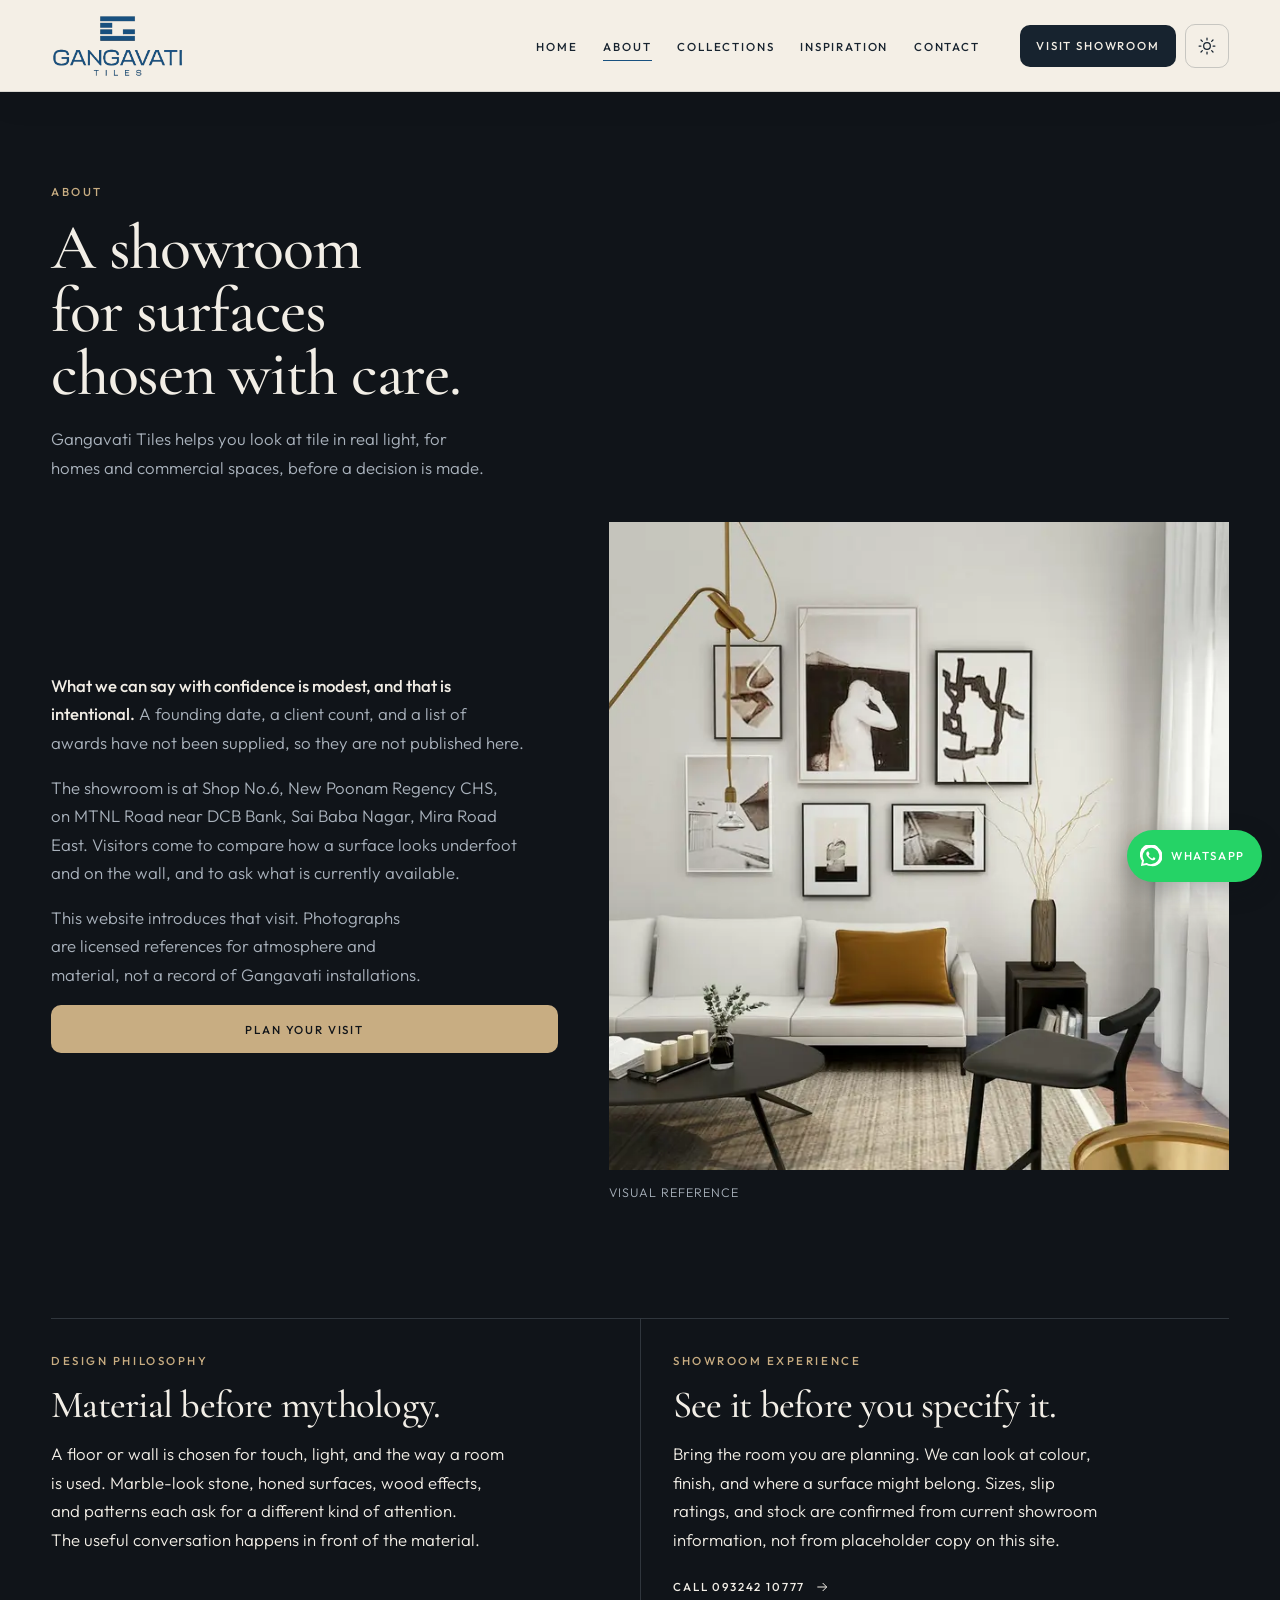
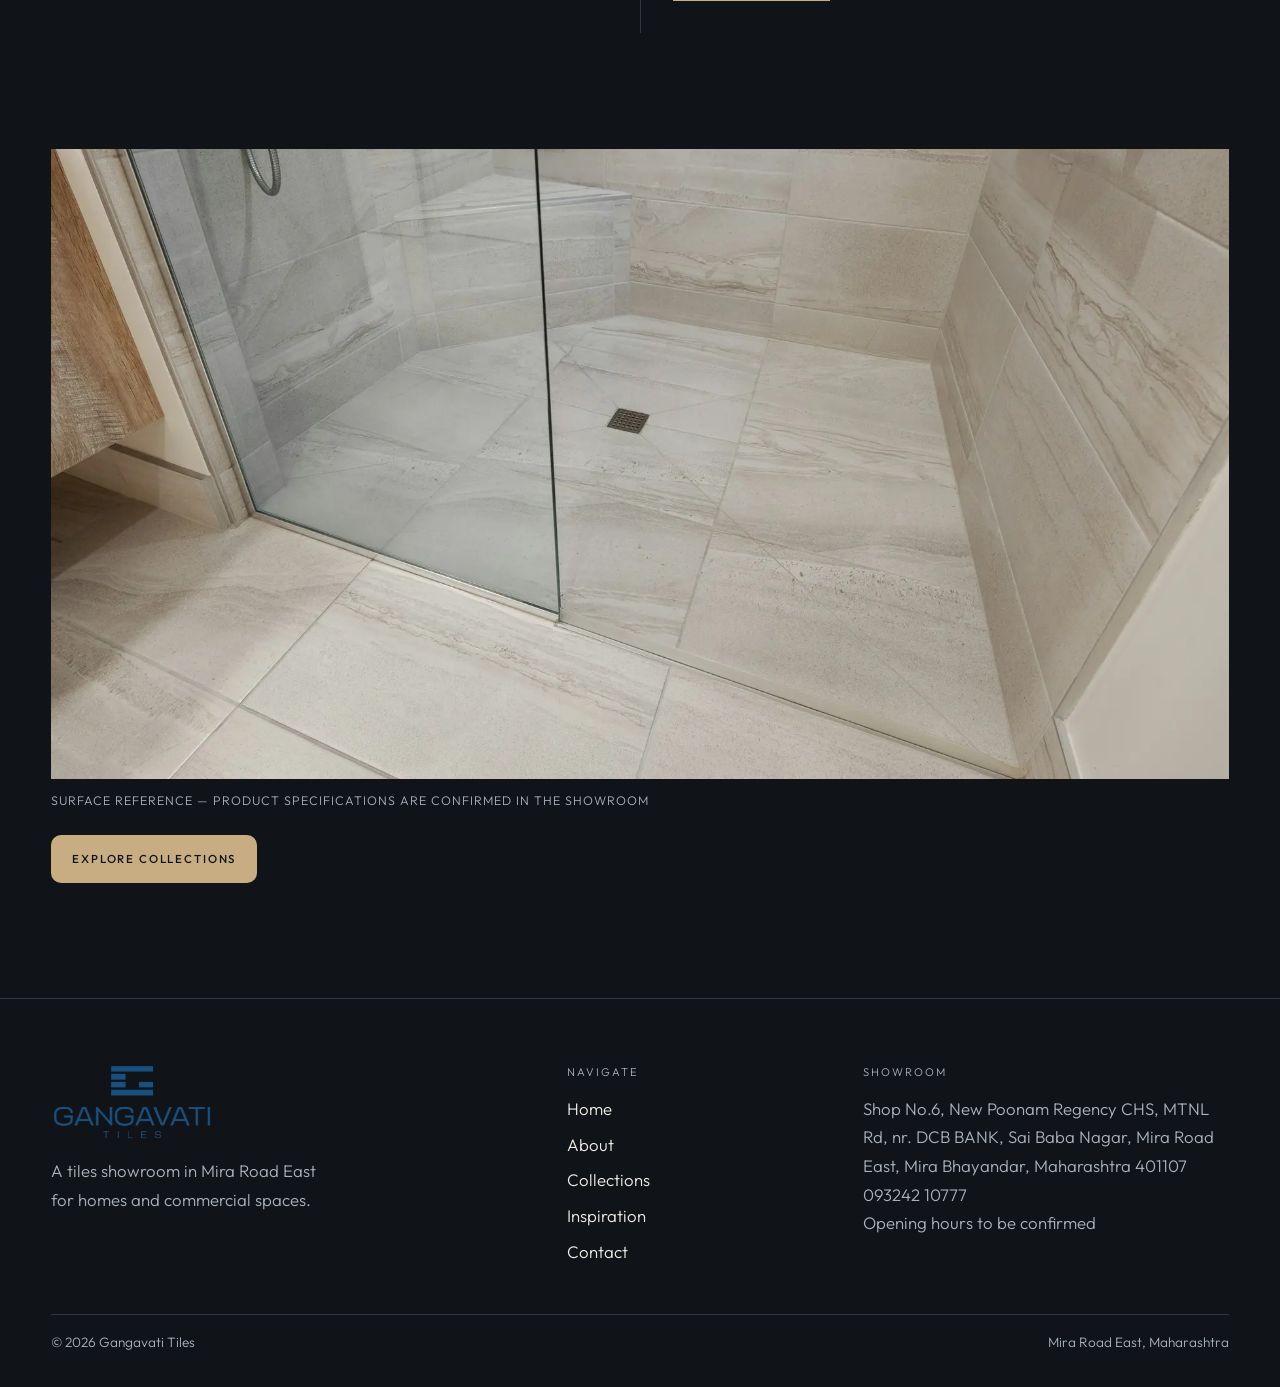
==== commit 5b5af3ef: "Make the WhatsApp control a round chat button that stays clear of the slides. Co-authored-by: Cursor" ====
--- a/about.html
+++ b/about.html
@@ -139,8 +139,8 @@
       <p>Mira Road East, Maharashtra</p>
     </div>
   </footer>
-  <a class="whatsapp-float" href="https://wa.me/919324210777?text=Hello%20Gangavati%20Tiles%2C%20I%20would%20like%20to%20enquire%20about%20tiles." target="_blank" rel="noopener">
-    <svg viewBox="0 0 24 24" aria-hidden="true"><path d="M6 18.5 4.5 21l2.2-1.2A8.5 8.5 0 1 0 6 18.5z" fill="none" stroke="currentColor" stroke-width="1.5"/><path d="M9 10.5c.2 1.6 1.8 3.2 3.4 3.5.4 0 .8-.2 1-.5l.6-1.1-1.6-.7-.4.5c-.7-.3-1.4-1-1.7-1.7l.5-.4-.7-1.6-1.1.6c-.3.2-.5.6-.4 1z" fill="currentColor"/></svg>
+  <a class="whatsapp-float" href="https://wa.me/919324210777?text=Hello%20Gangavati%20Tiles%2C%20I%20would%20like%20to%20enquire%20about%20tiles." target="_blank" rel="noopener" aria-label="Chat on WhatsApp">
+    <svg viewBox="0 0 24 24" aria-hidden="true"><path fill="currentColor" d="M20.5 3.5A11 11 0 0 0 2.1 17.2L1 23l5.9-1.1A11 11 0 0 0 12 23a11 11 0 0 0 8.5-19.5zM12 21a9 9 0 0 1-4.6-1.3l-.3-.2-3.5.9.9-3.4-.2-.3A9 9 0 1 1 12 21zm5-6.8c-.3-.1-1.6-.8-1.8-.9s-.4-.1-.6.2-.7.9-.8 1.1-.3.2-.6.1a7.4 7.4 0 0 1-2.2-1.4 8.2 8.2 0 0 1-1.5-1.9c-.2-.3 0-.4.1-.6l.4-.4.3-.4a.5.5 0 0 0 0-.5c-.1-.1-.6-1.5-.8-2s-.4-.5-.6-.5h-.5a1 1 0 0 0-.7.3 3 3 0 0 0-.9 2.2 5.2 5.2 0 0 0 1.1 2.7 12 12 0 0 0 4.6 4.1 5 5 0 0 0 2.2.4 2.7 2.7 0 0 0 1.8-1.2 2.2 2.2 0 0 0 .1-1.3c-.1-.2-.3-.2-.6-.3z"/></svg>
     <span>WhatsApp</span>
   </a>
 </body>
--- a/assets/css/styles.css
+++ b/assets/css/styles.css
@@ -603,7 +603,7 @@
 .hero__controls {
   position: absolute;
   z-index: 3;
-  right: var(--gutter);
+  right: calc(1.15rem + 12.5rem);
   bottom: 1.4rem;
   display: flex;
   align-items: center;
@@ -1067,21 +1067,31 @@
   display: inline-flex;
   align-items: center;
   gap: 0.55rem;
-  min-height: 48px;
-  padding: 0.75rem 0.95rem;
-  background: var(--brand);
+  min-height: 52px;
+  padding: 0.75rem 1.05rem 0.75rem 0.85rem;
+  border-radius: 999px;
+  background: #25d366;
   color: #ffffff;
   text-decoration: none;
   font-size: 0.72rem;
   font-weight: 500;
   letter-spacing: 0.14em;
   text-transform: uppercase;
-  box-shadow: var(--shadow);
+  box-shadow: 0 8px 24px rgba(16, 20, 25, 0.28);
+}
+
+.whatsapp-float:hover {
+  background: #1ebe5b;
 }
 
 .whatsapp-float svg {
-  width: 18px;
-  height: 18px;
+  width: 22px;
+  height: 22px;
+  flex: none;
+}
+
+body.is-locked .whatsapp-float {
+  visibility: hidden;
 }
 
 /* Inner pages */
@@ -1676,8 +1686,10 @@
 @media (max-width: 860px) {
   .wide-label { display: none; }
   .short-label { display: inline; }
+  .hero__controls { right: calc(1.15rem + 52px + 0.75rem); }
   .whatsapp-float span { display: none; }
-  .whatsapp-float { padding: 0; width: 52px; height: 52px; justify-content: center; }
+  .whatsapp-float { padding: 0; width: 56px; height: 56px; justify-content: center; }
+  .whatsapp-float svg { width: 30px; height: 30px; }
 }
 
 @media (max-width: 720px) {
